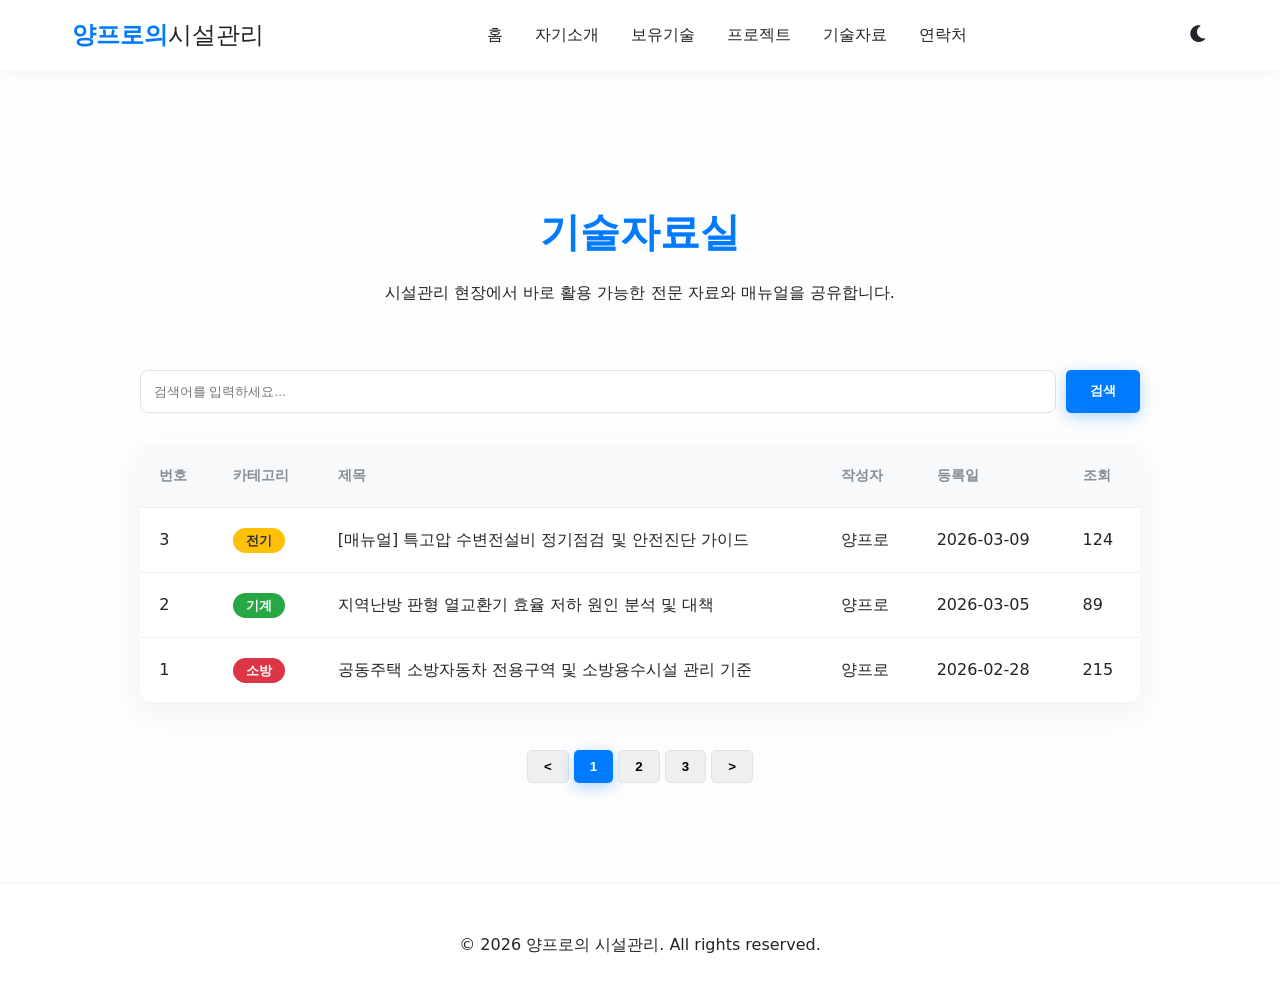
==== tech-data.html @ 02531f0a "Create tech-data.html and integrate with index.html" ====
<!DOCTYPE html>
<html lang="ko">
<head>
    <meta charset="UTF-8">
    <meta name="viewport" content="width=device-width, initial-scale=1.0">
    <title>기술자료실 | 양프로의 시설관리</title>
    <link rel="stylesheet" href="style.css">
    <link rel="stylesheet" href="https://cdnjs.cloudflare.com/ajax/libs/font-awesome/6.0.0/css/all.min.css">
</head>
<body>
    <nav>
        <div class="nav-container">
            <div class="logo"><a href="index.html" style="text-decoration: none; color: inherit;">양프로의<span>시설관리</span></a></div>
            <ul class="nav-links">
                <li><a href="index.html#home">홈</a></li>
                <li><a href="index.html#about">자기소개</a></li>
                <li><a href="index.html#skills">보유기술</a></li>
                <li><a href="index.html#projects">프로젝트</a></li>
                <li><a href="tech-data.html" class="active">기술자료</a></li>
                <li><a href="index.html#contact">연락처</a></li>
            </ul>
            <button id="theme-toggle" class="theme-btn"><i class="fas fa-moon"></i></button>
        </div>
    </nav>

    <main style="margin-top: 100px;">
        <section class="tech-data">
            <div class="container">
                <div class="section-header">
                    <h2>기술자료실</h2>
                    <p>시설관리 현장에서 바로 활용 가능한 전문 자료와 매뉴얼을 공유합니다.</p>
                </div>

                <div class="board-search" style="max-width: 1000px; margin: 0 auto 2rem; display: flex; gap: 10px;">
                    <input type="text" placeholder="검색어를 입력하세요..." style="flex: 1; padding: 0.8rem; border-radius: 8px; border: 1px solid #dee2e6;">
                    <button class="btn primary" style="padding: 0.8rem 1.5rem;">검색</button>
                </div>

                <div class="board-container">
                    <table class="tech-board">
                        <thead>
                            <tr>
                                <th>번호</th>
                                <th>카테고리</th>
                                <th>제목</th>
                                <th>작성자</th>
                                <th>등록일</th>
                                <th>조회</th>
                            </tr>
                        </thead>
                        <tbody>
                            <tr>
                                <td>3</td>
                                <td><span class="badge electric">전기</span></td>
                                <td><a href="#">[매뉴얼] 특고압 수변전설비 정기점검 및 안전진단 가이드</a></td>
                                <td>양프로</td>
                                <td>2026-03-09</td>
                                <td>124</td>
                            </tr>
                            <tr>
                                <td>2</td>
                                <td><span class="badge mechanical">기계</span></td>
                                <td><a href="#">지역난방 판형 열교환기 효율 저하 원인 분석 및 대책</a></td>
                                <td>양프로</td>
                                <td>2026-03-05</td>
                                <td>89</td>
                            </tr>
                            <tr>
                                <td>1</td>
                                <td><span class="badge fire">소방</span></td>
                                <td><a href="#">공동주택 소방자동차 전용구역 및 소방용수시설 관리 기준</a></td>
                                <td>양프로</td>
                                <td>2026-02-28</td>
                                <td>215</td>
                            </tr>
                        </tbody>
                    </table>
                </div>

                <div class="pagination" style="display: flex; justify-content: center; gap: 5px; margin-top: 3rem;">
                    <button class="btn" style="padding: 0.5rem 1rem; border: 1px solid #dee2e6;">&lt;</button>
                    <button class="btn primary" style="padding: 0.5rem 1rem;">1</button>
                    <button class="btn" style="padding: 0.5rem 1rem; border: 1px solid #dee2e6;">2</button>
                    <button class="btn" style="padding: 0.5rem 1rem; border: 1px solid #dee2e6;">3</button>
                    <button class="btn" style="padding: 0.5rem 1rem; border: 1px solid #dee2e6;">&gt;</button>
                </div>
            </div>
        </section>
    </main>

    <footer>
        <p>&copy; 2026 양프로의 시설관리. All rights reserved.</p>
    </footer>

    <script src="main.js"></script>
</body>
</html>
---- style.css ----
:root {
    --primary-color: #007bff; /* 더 밝고 생동감 있는 블루 */
    --secondary-color: #868e96;
    --background-color: #fdfdfd; /* 아주 연한 미색으로 깔끔하게 */
    --text-color: #212529;
    --card-bg: #ffffff; /* 순백색 카드 */
    --nav-bg: rgba(255, 255, 255, 0.98);
    --hero-bg: #f8f9fa;
    --transition-speed: 0.3s;
}

[data-theme="dark"] {
    --primary-color: #4dabf7;
    --secondary-color: #adb5bd;
    --background-color: #1a1a1a;
    --text-color: #f8f9fa;
    --card-bg: #2d2d2d;
    --nav-bg: rgba(26, 26, 26, 0.98);
    --hero-bg: #121212;
}

* {
    margin: 0;
    padding: 0;
    box-sizing: border-box;
}

html {
    scroll-behavior: smooth;
}

body {
    font-family: 'Pretendard', -apple-system, BlinkMacSystemFont, system-ui, Roboto, sans-serif;
    background-color: var(--background-color);
    color: var(--text-color);
    line-height: 1.6;
    transition: background-color var(--transition-speed), color var(--transition-speed);
}

/* Navigation */
nav {
    position: fixed;
    top: 0;
    width: 100%;
    background-color: var(--nav-bg);
    padding: 1rem 0;
    z-index: 1000;
    box-shadow: 0 1px 15px rgba(0,0,0,0.05); /* 그림자를 더 가볍게 */
}

.nav-container {
    max-width: 1200px;
    margin: 0 auto;
    display: flex;
    justify-content: space-between;
    align-items: center;
    padding: 0 2rem;
}

.logo {
    font-size: 1.5rem;
    font-weight: 800;
    color: var(--primary-color);
}

.logo span {
    color: var(--text-color);
    font-weight: 300;
}

.nav-links {
    display: flex;
    list-style: none;
    gap: 2rem;
}

.nav-links a {
    text-decoration: none;
    color: var(--text-color);
    font-weight: 500;
    transition: color 0.3s;
}

.nav-links a:hover {
    color: var(--primary-color);
}

.theme-btn {
    background: none;
    border: none;
    color: var(--text-color);
    cursor: pointer;
    font-size: 1.2rem;
}

/* Hero Section */
.hero {
    height: 100vh;
    /* 오버레이 투명도를 낮추어 더 밝게 변경 (0.5 -> 0.25) */
    background: linear-gradient(rgba(0,0,0,0.25), rgba(0,0,0,0.25)), url('https://images.unsplash.com/photo-1497366216548-37526070297c?auto=format&fit=crop&w=1920&q=80');
    background-size: cover;
    background-position: center;
    display: flex;
    align-items: center;
    justify-content: center;
    text-align: center;
    color: white;
    padding: 0 1rem;
}

.hero-content h1 {
    font-size: 3.5rem;
    margin-bottom: 1.5rem;
    font-weight: 700;
    text-shadow: 0 2px 10px rgba(0,0,0,0.2); /* 텍스트 가독성 확보 */
}

.hero-content p {
    font-size: 1.25rem;
    margin-bottom: 2.5rem;
    max-width: 800px;
    margin-left: auto;
    margin-right: auto;
    text-shadow: 0 1px 5px rgba(0,0,0,0.2);
}

/* Buttons */
.btn {
    padding: 0.8rem 2rem;
    border-radius: 5px;
    text-decoration: none;
    font-weight: 600;
    transition: all 0.3s;
    display: inline-block;
    cursor: pointer;
    border: none;
}

.btn.primary {
    background-color: var(--primary-color);
    color: white;
    box-shadow: 0 4px 15px rgba(0,123,255,0.3); /* 버튼에 화사한 광채 효과 */
}

.btn.primary:hover {
    filter: brightness(1.1);
    transform: translateY(-2px);
}

.btn.secondary {
    background-color: rgba(255, 255, 255, 0.2);
    border: 2px solid white;
    color: white;
    margin-left: 1rem;
    backdrop-filter: blur(5px); /* 뒤 배경이 비치는 모던한 느낌 */
}

.btn.secondary:hover {
    background-color: white;
    color: black;
}

/* About Section */
.about {
    background-color: var(--background-color);
}

.about-container {
    max-width: 900px;
    margin: 0 auto;
    text-align: center;
}

.about-text p {
    font-size: 1.2rem;
    margin-bottom: 3rem;
    color: #495057; /* 텍스트 색상을 약간 부드럽게 */
}

.about-stats {
    display: flex;
    justify-content: center;
    gap: 4rem;
    list-style: none;
}

.about-stats li {
    display: flex;
    flex-direction: column;
    align-items: center;
}

.about-stats li strong {
    font-size: 3rem;
    color: var(--primary-color);
}

.about-stats li span {
    font-size: 1rem;
    color: var(--secondary-color);
    font-weight: 500;
}

/* Sections */
section {
    padding: 100px 2rem;
}

.section-header {
    text-align: center;
    margin-bottom: 4rem;
}

.section-header h2 {
    font-size: 2.5rem;
    margin-bottom: 1rem;
    color: var(--primary-color);
}

/* Features Grid */
.feature-grid {
    max-width: 1200px;
    margin: 0 auto;
    display: grid;
    grid-template-columns: repeat(auto-fit, minmax(300px, 1fr));
    gap: 2rem;
}

.feature-card {
    background-color: var(--card-bg);
    padding: 3rem;
    border-radius: 12px; /* 곡률을 더 주어 부드럽게 */
    text-align: center;
    transition: all 0.3s;
    box-shadow: 0 10px 30px rgba(0,0,0,0.03); /* 아주 가벼운 그림자 */
}

.feature-card:hover {
    transform: translateY(-10px);
    box-shadow: 0 15px 40px rgba(0,0,0,0.08);
}

.feature-card i {
    font-size: 3rem;
    color: var(--primary-color);
    margin-bottom: 1.5rem;
}

.feature-card h3 {
    margin-bottom: 1rem;
}

/* Services */
.services {
    background-color: #f8f9fa; /* 밝은 회색 배경으로 구분을 줌 */
}

.service-list {
    max-width: 1200px;
    margin: 0 auto;
    display: flex;
    flex-direction: column;
    gap: 4rem;
}

.service-item {
    display: flex;
    align-items: center;
    gap: 4rem;
    background: var(--card-bg); /* 아이템 배경을 흰색으로 */
    padding: 2rem;
    border-radius: 15px;
    box-shadow: 0 5px 20px rgba(0,0,0,0.02);
}

.service-item:nth-child(even) {
    flex-direction: row-reverse;
}

.service-item img {
    width: 50%;
    border-radius: 10px;
    box-shadow: 0 10px 30px rgba(0,0,0,0.1);
}

.service-info h3 {
    font-size: 2rem;
    margin-bottom: 1rem;
}

/* Tech Data Board */
.tech-data {
    background-color: var(--background-color);
}

.board-container {
    max-width: 1000px;
    margin: 0 auto;
    background: var(--card-bg);
    border-radius: 12px;
    box-shadow: 0 10px 30px rgba(0,0,0,0.05);
    overflow: hidden;
}

.tech-board {
    width: 100%;
    border-collapse: collapse;
    text-align: left;
}

.tech-board th, .tech-board td {
    padding: 1.2rem;
    border-bottom: 1px solid #eee;
}

.tech-board th {
    background-color: #f8f9fa;
    font-weight: 700;
    color: var(--secondary-color);
    text-transform: uppercase;
    font-size: 0.9rem;
}

.tech-board tr:last-child td {
    border-bottom: none;
}

.tech-board td a {
    text-decoration: none;
    color: var(--text-color);
    font-weight: 500;
    transition: color 0.3s;
}

.tech-board td a:hover {
    color: var(--primary-color);
}

/* Badges */
.badge {
    padding: 0.3rem 0.8rem;
    border-radius: 20px;
    font-size: 0.8rem;
    font-weight: 600;
    color: white;
}

.badge.electric { background-color: #ffc107; color: #333; }
.badge.mechanical { background-color: #28a745; }
.badge.fire { background-color: #dc3545; }

/* Responsive Board */
@media (max-width: 600px) {
    .tech-board th:nth-child(1), .tech-board td:nth-child(1) { display: none; }
    .tech-board th:nth-child(4), .tech-board td:nth-child(4) { display: none; }
}

/* Contact Form */
.contact-container {
    max-width: 600px;
    margin: 0 auto;
    text-align: center;
}

#contact-form {
    margin-top: 3rem;
    display: flex;
    flex-direction: column;
    gap: 1.2rem;
}

#contact-form input, #contact-form textarea {
    padding: 1rem;
    border-radius: 8px;
    border: 1px solid #dee2e6;
    background-color: #ffffff;
    color: var(--text-color);
    transition: border-color 0.3s;
}

#contact-form input:focus, #contact-form textarea:focus {
    border-color: var(--primary-color);
    outline: none;
}

/* Footer */
footer {
    padding: 3rem;
    text-align: center;
    background-color: #ffffff;
    border-top: 1px solid #f1f3f5;
}

/* Responsive */
@media (max-width: 768px) {
    .hero-content h1 { font-size: 2.5rem; }
    .service-item { flex-direction: column !important; gap: 2rem; }
    .service-item img { width: 100%; }
    .nav-links { display: none; }
    .about-stats { gap: 2rem; flex-wrap: wrap; }
}
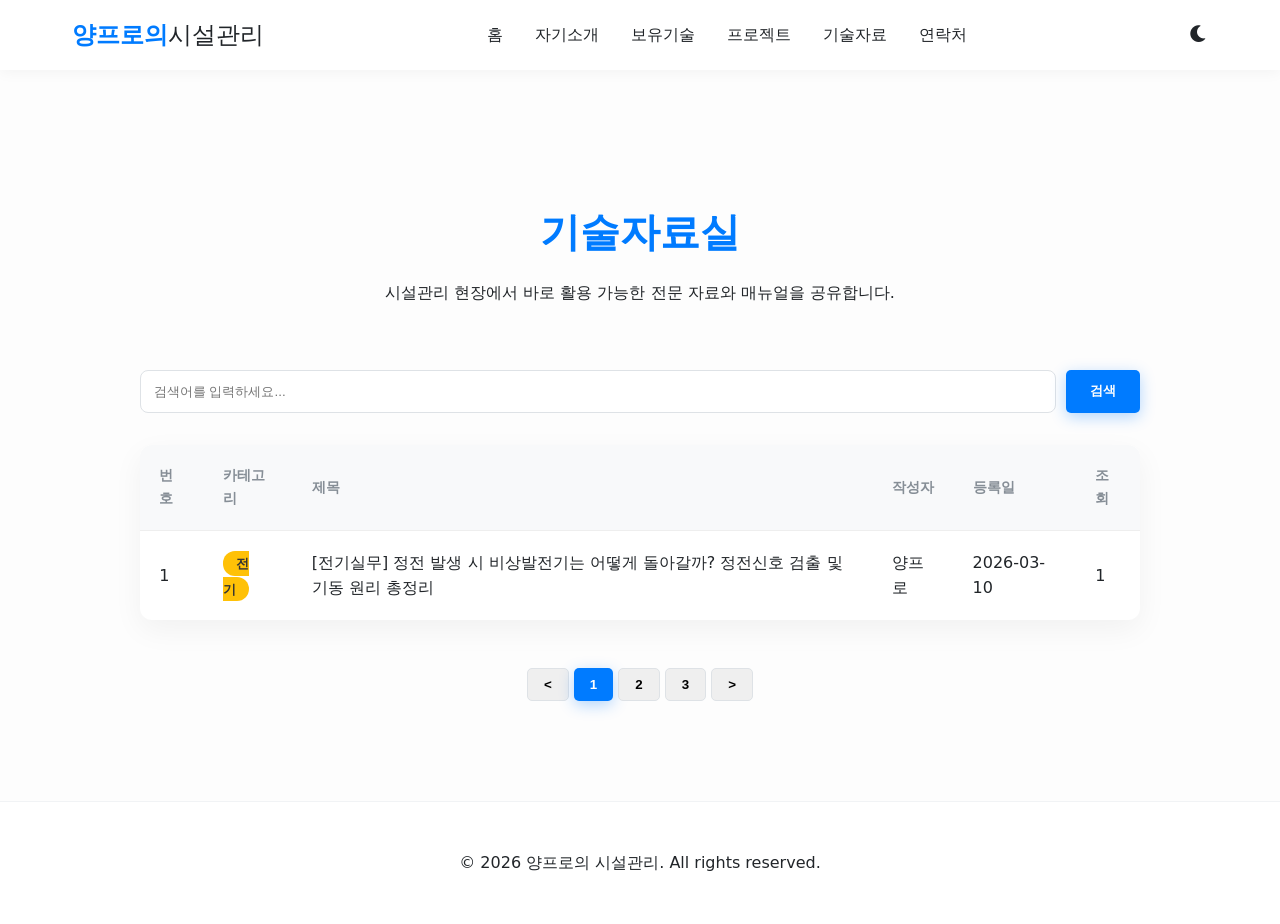
==== commit dfd54b02: "feat: 비상발전기 기동 원리 기술자료 추가 및 게시판 정리" ====
--- a/tech-data.html
+++ b/tech-data.html
@@ -50,28 +50,12 @@
                         </thead>
                         <tbody>
                             <tr>
-                                <td>3</td>
+                                <td>1</td>
                                 <td><span class="badge electric">전기</span></td>
-                                <td><a href="#">[매뉴얼] 특고압 수변전설비 정기점검 및 안전진단 가이드</a></td>
+                                <td><a href="tech-data-01.html">[전기실무] 정전 발생 시 비상발전기는 어떻게 돌아갈까? 정전신호 검출 및 기동 원리 총정리</a></td>
                                 <td>양프로</td>
-                                <td>2026-03-09</td>
-                                <td>124</td>
-                            </tr>
-                            <tr>
-                                <td>2</td>
-                                <td><span class="badge mechanical">기계</span></td>
-                                <td><a href="#">지역난방 판형 열교환기 효율 저하 원인 분석 및 대책</a></td>
-                                <td>양프로</td>
-                                <td>2026-03-05</td>
-                                <td>89</td>
-                            </tr>
-                            <tr>
+                                <td>2026-03-10</td>
                                 <td>1</td>
-                                <td><span class="badge fire">소방</span></td>
-                                <td><a href="#">공동주택 소방자동차 전용구역 및 소방용수시설 관리 기준</a></td>
-                                <td>양프로</td>
-                                <td>2026-02-28</td>
-                                <td>215</td>
                             </tr>
                         </tbody>
                     </table>
